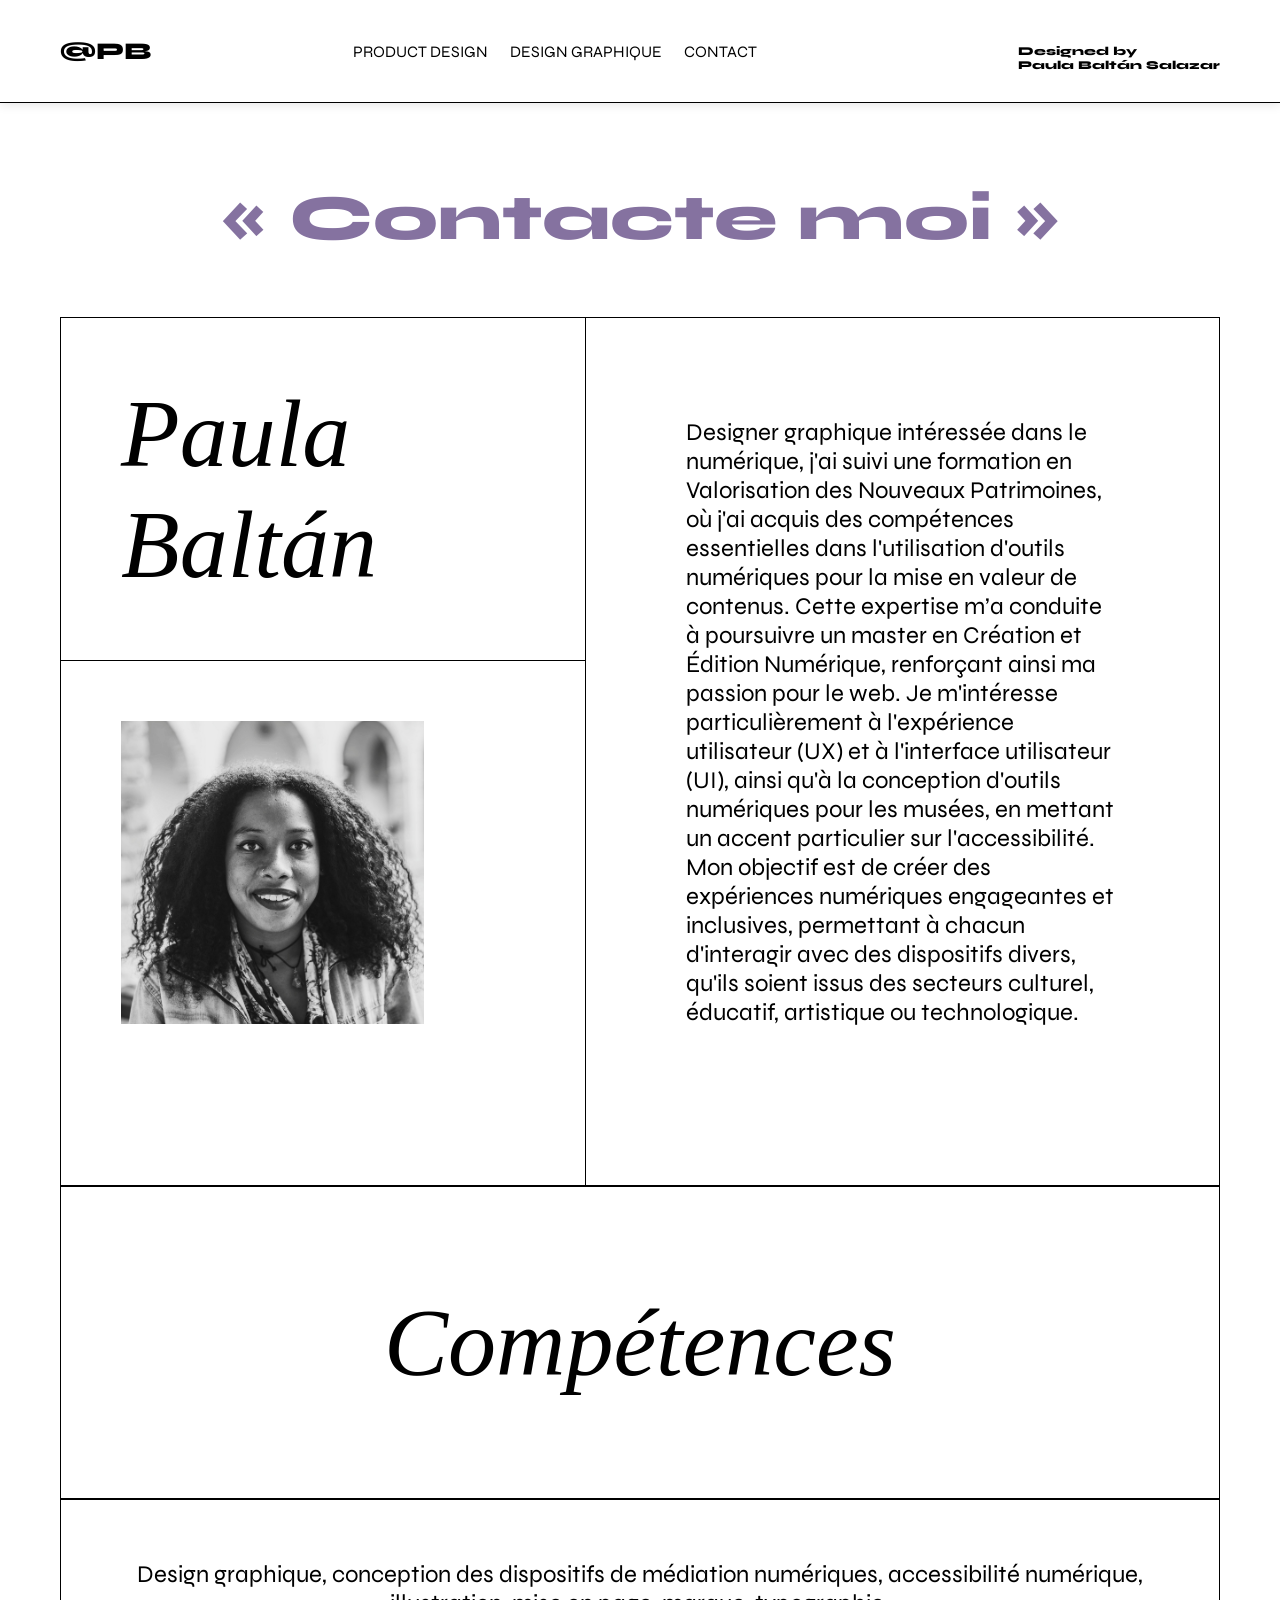
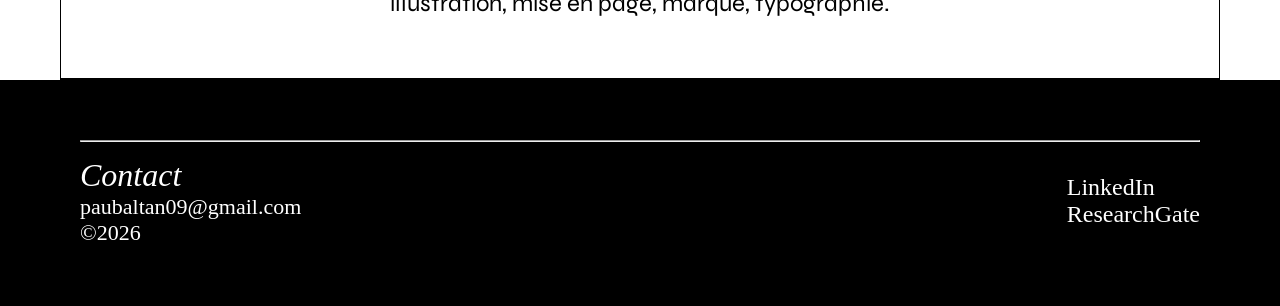
==== contact.html @ 1da6b898 "Initial commit" ====
<!DOCTYPE html>
<html lang="en">

<head>
    <meta charset="UTF-8">
    <meta name="viewport" content="width=device-width, initial-scale=1.0">
    <title>Document</title>
    <link rel="stylesheet" href="style.css">
</head>

<body>
    <header>
        <nav class="navbar">
            <a href="index.html" id="PB" title="Accueil">@PB</a>
            <ul class="nav-links">
                <li><a href="numérique.html">PRODUCT DESIGN</a></li>
                <li><a href="design.html">DESIGN GRAPHIQUE</a></li>
                <li><a href="contact.html">CONTACT</a></li>
            </ul>
            <h1 class="designedby">
                <br>Designed by <br>
                Paula Baltán Salazar</h1>
        </nav>
    </header>
    <main>
        <h2 id="Titre">
            « Contacte moi »
        </h2>
        <section id="Apropos">
            <div>
                <div class="PaulaB">
                    <div class="Titre">
                        <h3>
                            Paula Baltán
                        </h3>
                    </div>
                    <div class="PhotoPB">
                        <img src="sources/Paula Baltán Salazar.jpg" alt="PhotoPB">
                    </div>
                </div>
                <div class="text">
                    <p>
                        Designer graphique intéressée dans le numérique, j'ai suivi une formation en Valorisation des
                        Nouveaux Patrimoines, où j'ai acquis des compétences essentielles dans l'utilisation d'outils
                        numériques pour la mise en valeur de contenus. Cette expertise m’a conduite à poursuivre un
                        master en Création et Édition Numérique, renforçant ainsi ma passion pour le web. Je m'intéresse
                        particulièrement à l'expérience utilisateur (UX) et à l'interface utilisateur (UI), ainsi qu'à
                        la conception d'outils numériques pour les musées, en mettant un accent particulier sur
                        l'accessibilité. Mon objectif est de créer des expériences numériques engageantes et inclusives,
                        permettant à chacun d'interagir avec des dispositifs divers, qu'ils soient issus des secteurs
                        culturel, éducatif, artistique ou technologique.
                    </p>
                </div>
            </div>
            <div class="Competences">
                <div class="text">
                    <h3>
                        Compétences
                    </h3>
                </div>

            </div>
            <div class="Description">
                <div class="texte">
                    <p>
                        Design graphique, conception des dispositifs de médiation numériques, accessibilité numérique,
                        illustration, mise en page, marque, typographie.
                    </p>
                </div>
            </div>
        </section>
    </main>

    <footer>
        <hr class="ligne-deco">
        <div class="footer">
            <div class="footer-gauche">
                <h2>Contact</h2>
                <h3>paubaltan09@gmail.com</h3>
                <h3>©2026</h3>
            </div>

            <div class="footer-droite">
                <a href="https://www.linkedin.com/in/paulabaltansalazar/">LinkedIn
                </a>
                <a href="https://www.researchgate.net/profile/Paula-Baltan-2?ev=hdr_xprf/">ResearchGate
                </a>
            </div>
    </footer>
</body>
<script src="interaction.js"></script>
</html>
---- style.css ----
@import url('https://fonts.googleapis.com/css2?family=Syne:wght@400..800&family=WindSong:wght@400;500&display=swap');

*{
 padding: 0%;
 margin: 0%;
 box-sizing: border-box;

}
/*variables*/
:root{
  background-color:#fff;
  accent-color:#9F86BD;
  background-size: cover;
  background-position: center;
  background-repeat:no-repeat;
}

body {
 width: 100%;
 min-height: 100vh;

}

body::-webkit-scrollbar {
    display: none;
}

html {
  scroll-behavior: smooth;
}

#lightbox{
  position: fixed;
  top:0;
  left:0;
  width:100%;
  height:100%;
  background: rgba(0,0,0,0.9);
  display:none;
  justify-content:center;
  align-items:center;
  z-index: 9999;
}

header,
.navbar {
  position: relative;
  z-index: 10;
}

#lightbox img{
max-width:90%;
max-height:90%;
}

.prev, .next{
position:absolute;
top:50%;
font-size:40px;
color:white;
cursor:pointer;
padding:20px;
}

.prev{
left:20px;
}

.next{
right:20px;
}

.fermer{
position:absolute;
top:20px;
right:30px;
font-size:40px;
color:white;
cursor:pointer;
}

  /*Page Accueil */

h2.decouvrez {
  width: 100%;
  color: #8572a0;
  font-family: Syne;
  text-align: left;
  font-size: 30px;
  font-style: normal;
  font-weight: 600;
  line-height: 38px;
}

  .galerie {
  cursor: pointer;
}

.dreamz {
 cursor: pointer;
}

h1 {
  color: #8572a0;
  text-align: left;
  font-family: Syne;
  font-size: 90px;
  font-style: normal;
  font-weight: 800;
  line-height: normal;
}

.txtentree {
  width: 100%;
  color: #8572a0;
  font-family: Syne;
  text-align: left;
  font-size: 30px;
  font-style: normal;
  font-weight: 600;
  line-height: 38px;
  padding: 10px 30px 40px 1000px;
}

.Texteintro {
  width: 100%;
  background: white;
  background-attachment: fixed;
}

.tosmoz {
  width: 100%;
  display: flex;
  justify-content: left;
  align-items: flex-end;
}

.osmoz {
  width: 100%;
  display: flex;
  justify-content: left;
  align-items: center;
}

.osmoz img {
  width: 500px;
  height: auto;
  padding: 0px 10px 10px 10px;
}

.osmozecrans {
  width: 100%;
  display: flex;
  justify-content: left;
  align-items: center;  
}

.left {
  display: flex;
  justify-content: left;
  align-items: flex-end;
}

main.accueil {
  width:500px;
  padding: 50px 0;
  background-size: cover;
  background-position: center;
  background-repeat:no-repeat;
  background: white;
}

.page-accueil {
  background: white;
  background-attachment: fixed;
  border:rgba(0, 0, 0, 0.1);
}

.Imagen{
  width: 80%;
  align-items: center;
  line-height: normal;
  justify-content: center;
}

.Imagen img {
  width: 100%;
  
}

.mesprojets {
  color: #8572a0;
  text-align: center;
  font-family: Syne;
  font-size: 52px;
  font-style: normal;
  font-weight: 800;
  line-height: normal;
  padding: 60px 60px 30px 60px;
}

.descriptionmesp {
  width: 100%;
  color: #000;
  text-align: center;
  justify-content: center;
  align-items: center;
  font-family: Syne;
  font-size: 22px;
  font-style: normal;
  font-weight: 400;
  line-height: 20px;
  padding-bottom: 60px;
   border-right: 1px solid #000;
  border-left: 1px solid #000;
  border-bottom: 1px solid #000;

}

.sous-titrea {
  color: #8572a0;
  text-align: left;
  font-family: Syne;
  font-size: 28px;
  font-weight: 600;
  line-height: normal;
  padding: 40px 40px 10px 0px;
}

.description.projets {
  width: 50%;
  color: #000;
  text-align: left;
  font-family: Syne;
  font-size: 22px;
  font-style: normal;
  font-weight: 400;
  line-height: normal;
}

.boutonback {
font-family: Syne;
font-size: 16px;
text-decoration-line: underline;
font-weight: 500;
color: #8572a0;
padding-top: 0px;
}

.bouton {
  display: flex;
  background-color:black;
  font-size: 16px;
  font-weight: 500;
  padding: 15px 60px;
  color: #fff;
  border: none;
  border-radius: 23px;
  cursor: pointer;
  transition: all 0.3s ease;
  box-shadow: 4px 4px 10px rgba(0, 0, 0, 0.1);
  width: 208px;
  height: 45px;
  justify-content: center;
  align-items: center;
  flex-shrink: 0;
  margin: 45px auto;
}

.bbuton:hover {
  box-shadow: 6px 6px 15px rgba(0, 0, 0, 0.2);
  transform: translateY(-2px);
}

.accueilCAHR {
  height: 300px;
}

.backup {
  height: 500px;
  border: #000 1px solid;
  padding: 20px; 
}

/*Page Accueil */

.product {
  width: 100%;
  padding: 0px 60px;
  border-right: 1px solid #000;
  border-left: 1px solid #000;
  border-bottom: 1px solid #000;
}

.bandeau {
  background: radial-gradient(58.83% 58.83% at 50% 43.51%, #FFF 0%, #9F86BD 100%);
  height: 500px;
  background-size: cover;
}

#autresp{
    display: flex;
    justify-content: space-between;
    align-items: center;
      background: radial-gradient(58.83% 58.83% at 50% 43.51%, #FFF 0%, #9F86BD 100%);
}

.left{
    display: flex;
    flex-direction: column;
}

.boutons{
    display: flex;
    gap: 30px;
    margin-top: 20px;
}

.right img{
    max-width:80%;
    height: auto;
}

h2.decouvrez {
  background: #FFF;
  background-position: center;
  background-size: contain;
}

/*carousel*/

.carousel {
  position: relative;
  width: 100%;
  max-width: 800px;
  height: 400px; /* hauteur fixe pour uniformiser */
  margin: auto;
  overflow: hidden;
  border-radius: 10px;
}

.carousel-track {
  display: flex;
  transition: transform 0.5s ease;
  height: 100%;
}

.carousel-track img {
  min-width: 100%;
  height: 100%;
  object-fit: contain; /* garde les proportions */
   /* optionnel pour combler les espaces */
}

button.prev,
button.next {
  position: absolute;
  top: 50%;
  transform: translateY(-50%);
  font-size: 30px;
  color:#8572a0;
  border: none;
  padding: 10px 15px;
  cursor: pointer;
}

button.prev { left: 10px; }
button.next { right: 10px; }

/*Page Paula */

#Paula {
  color: #8572a0;
  text-align: center;
  font-family: Syne;
  font-size: 74px;
  font-style: normal;
  font-weight: 800;
  line-height: normal;
}

.Description {
  width: 50%;
  color: #000;
  text-align: center;
  font-family: Syne;
  font-size: 22px;
  font-style: normal;
  font-weight: 400;
  line-height: normal;

}

.intro {
  display: flex;
  flex-direction: column;
  align-items: center;
  justify-content: center;
  padding: 70px 250px;
  border-right: 1px solid #000;
  border-left: 1px solid #000;
  border-bottom: 1px solid #000;

}

.Qprojets {
  display: flex;
  flex-direction: column;
  align-items: center;
  justify-content: center;
  padding: 70px 250px;
  border-right: 1px solid #000;
  border-left: 1px solid #000;
  border-bottom: 1px solid #000;
  font-family: "Syne";

}


.Paula {
  padding: 0px 70px;
  }

a,
a:visited {
  text-decoration: none;
  color: inherit;
  transition: all 0.2s ease;
}

/*Page Design */

#Titre {
  color: #8572a0;
  text-align: center;
  font-family: Syne;
  font-size: 64px;
  font-style: normal;
  font-weight: 800;
  line-height: normal;
  margin: 60px;
}

#Titrea {
  color: #8572a0;
  text-align: center;
  font-family: Syne;
  font-size: 28px;
  font-style: normal;
  font-weight: 800;
  line-height: normal;
  padding-top: 40px;
  margin: 60px;
  border-top: #000 1px solid;
}

#Projets{
  display: flex;
  width: 100%;
  padding: 40px 60px;
  margin-bottom: 60px;
  border-top: #000 1px solid;
  border-left: #000 1px solid;
  border-right: #000 1px solid;
  border-bottom: #000 1px solid;

}

#Projets img {
  width: 100%;
  height: 100%;
  object-fit: cover;
}

#Projets ul{
  display: flex;
  width: 100%;
  align-items: flex-end;
}

#Projets ul li a> div {
  height: 100%;

}

#Projets li {
  list-style: none;
  padding: 20px;

}

#Projets a {
  width: 100%;
  height: 100%;
  position: relative;
}

#Projets .hover-project {
  background: radial-gradient(58.83% 58.83% at 50% 43.51%, #FFF 0%, #9F86BD 100%);
  position: absolute;
  top: 0;
  width: 100%;
  height: 100%;
  display: flex;
  align-items: center;
  justify-content: center;
  font-family: "Instrument Serif";
  font-style: italic;
  color:#000;
  font-size: 24px;
  opacity: 0;
}

#Projets .hover-project h3 {
  opacity: 0;
  transform: translateY(-100%);
}

#Projets a:hover .hover-project h3 {
  animation: slideIn 0.5s ease-out forwards;
  animation-delay: 0.2s; 
}

#Projets a:hover .hover-project {
  animation: fadeIn 0.5s ease-out forwards; 
}

/*Popup */

/* Fond sombre */
.overlay{
    display:none;
    position:fixed;
    top:0;
    left:0;
    width:100%;
    height:100%;
    background:rgba(0,0,0,0.7);
    z-index:1000;
}

/* Fenêtre popup */
.popup{
    position:absolute;
    top:50%;
    left:50%;
    transform:translate(-50%,-50%);
    background:white;
    padding:30px;
    width:500px;
    max-width:90%;
    border-radius:10px;
    text-align:center;
}

/* bouton fermer */
.close{
    position:absolute;
    top:10px;
    right:15px;
    cursor:pointer;
    font-size:20px;
}

.projetstitre {
  color: #000;
  font-family: Syne;
  font-size: 24px;
  font-style: normal;
  font-weight: 400;
  line-height: normal;
}

@keyframes fadeIn {
  from {
      opacity: 0;
  }

  to {
      opacity: 0.8;
  }
}

@keyframes slideIn {
from {
  transform: translateY(-100%);
  opacity: 0;
}
to {
  transform: translateY(0);
  opacity: 1;
}
}

#CAHR{
  height: 700px;
}

#Homme{
  height: 665px;
}

#Paris8{
  height: 300px;
}

#Pets{
  height: 665px;
}



/*Page A propos */
#Titre {
  color: #8572a0;
  text-align: center;
  font-family: Syne;
  font-size: 64px;
  font-style: normal;
  font-weight: 800;
  line-height: normal;
  margin: 60px;
}

#Apropos {
  width: 100%;
  padding: 0px 60px;
}

#Apropos>div {
  width: 100%;
  border: 1px solid #000;
  display: flex;
  align-items: center;
}

#Apropos h3 {
  color: #000;
  font-family: "Instrument Serif";
  font-size: 96px;
  font-style: italic;
  font-weight: 400;
  line-height: normal;
}

#Apropos p {
  color: #000;
  font-family: Syne;
  font-size: 24px;
  font-style: normal;
  font-weight: 400;
  line-height: normal;
}

.PaulaB {
  width: 100%;
  display: flex;
  flex-direction: column;
  border-right: 1px solid #000;
  
}

.PaulaB .Titre {
  display: flex;
  align-items: center;
  justify-content: center;
  padding: 60px;
  border-bottom: 1px solid #000;
}

.PhotoPB {
  width: 100%;
  aspect-ratio: 1/1;
  padding: 60px;
}

.text {
  width: 100%;
  padding: 100px;
  height: 100%;
  display: flex;
  align-items: center;
  justify-content: center;
  align-self: stretch;
}

.PhotoPB img {
  width: 75%;

  object-fit: cover;
  align-items: center;
}

.Competences .Titre {
  display: flex;
  align-items: center;
  justify-content: center;
  padding: 20px;
  border-bottom: 1px solid #000;
}

.Description .text {
  width: 100%;
  padding: 10px, 60px;
  height: 100%;
}

.Description p {
  display: flex;
  align-items: center;
  justify-content: center;
  padding: 60px;
  border-bottom: 1px solid #000;
}

/*Header*/

*{
  margin: 0;
  padding: 0;
  text-decoration: none;
}

header {
  width: 100%;
  padding: 30px;
  padding-right: 60px;
  padding-left: 60px;
  border-bottom: 1px solid #000;

  position: fixed;   /* fixe la barre */
  top: 0;            /* colle en haut */
  left: 0;
  background-color: white; /* important pour éviter la transparence */
  z-index: 1000;     /* passe au-dessus du contenu */

}

body {
  padding-top: 120px; /* adapte selon la hauteur réelle du header */
}

header nav {
  width: 100%;
  display: flex;
  justify-content: space-between;
  align-items: center;
}

/* Navbar transparente au départ */
header {
  background-color: white;
  transition: background-color 0.3s ease, box-shadow 0.3s ease;
}

/* Navbar blanche quand on remonte */
header.nav-scrolled {
  background-color: white;
  box-shadow: 0 2px 10px rgba(0,0,0,0.1);
}


#PB {
  color: #000;
  font-family: Syne;
  font-size: 24px;
  font-style: normal;
  font-weight: 800;
  line-height: normal;
}

.designedby {
  color: #000;
  font-family: Syne;
  font-size: 12px;
  font-style: light;
  line-height: normal;
}

.nav-links {
  display: flex;
  width: 40%;
  justify-content: space-between;
  padding-right: 60px;
}

  .nav-links li {
  list-style: none;
  color: #000;
  font-family: Syne;
  font-size: 16px;
  font-style: normal;
  font-weight: 400;
  line-height: normal;
    }


/*Footer*/
 footer {
  background-color: #000;
  width: 100%;
  padding:60px 80px;
 }
  
  .footer{
  width: 100%;
  color: #FFF;
  font-family: "Instrument Serif";
  font-size: 32px;
  font-weight: 400;
  align-items: center;
  display: flex;
  justify-content: space-between;
  margin-top:15px;
  
  }

.footer-droite {
  display: flex;
  flex-direction: column;
}

.footer h2 {
  color: #FFF;
  font-family: "Instrument Serif";
  font-size: 32px;
  font-style: italic;
  font-weight: 400;
  line-height: normal;
  
}

.footer h3 {
  color: #FFF;
  font-family: "Instrument Serif";
  font-size: 22px;
  line-height: 300%;
  font-style: normal;
  font-weight: 400;
  line-height: normal;
}

.footer a {
  color: #FFF;
  font-family: "Instrument Serif";
  font-size: 24px;
  font-style: normal;
  font-weight: 400;
  line-height: normal;
}

a:hover {
  color: #9177b1;
}

@media screen and (min-width: 1281) {}



@media screen and (max-width: 768) {
  header {
    width: 100%;
    padding: 20px;
    border-bottom: 1px solid #000;
  
  }
  
  header nav {
    width: 100%;
    display: flex;
    justify-content: center;
    flex-direction: column;
    align-items: center;
  }
  
  #PB {
    color: #000;
    font-family: Syne;
    font-size: 24px;
    font-style: normal;
    font-weight: 800;
    line-height: normal;
  }

  h1.designedby {
    color: #000;
    font-family: Syne;
    font-size: 13px;
    font-style: normal;
    line-height: normal;
  }
  
  .nav-links {
    display: flex;
    width: 10%;
    justify-content: space-between;
  }
  
    .nav-links li {
    list-style: none;
    color: #000;
    font-family: Syne;
    font-size: 20px;
    font-style: normal;
    font-weight: 400;
    line-height: normal;
      }

      footer {
        background-color: #000;
        width: 100%;
        padding:60px 80px;
       }
        
        .footer{
        width: 100%;
        color: #FFF;
        font-family: "Instrument Serif";
        font-size: 32px;
        font-weight: 400;
        align-items: center;
        display: flex;
        justify-content: space-between;
        margin-top:15px;
        
        }
      
      .footer-droite {
        display: flex;
        flex-direction: column;
      }
      
      .footer h2 {
        color: #FFF;
        font-family: "Instrument Serif";
        font-size: 32px;
        font-style: italic;
        font-weight: 400;
        line-height: normal;
        
      }
      
      .footer h3 {
        color: #FFF;
        font-family: "Instrument Serif";
        font-size: 22px;
        line-height: 300%;
        font-style: normal;
        font-weight: 400;
        line-height: normal;
      }
      
      .footer a {
        color: #FFF;
        font-family: "Instrument Serif";
        font-size: 24px;
        font-style: normal;
        font-weight: 400;
        line-height: normal;
      }
      
}




@media screen and (max-width: 480) {}
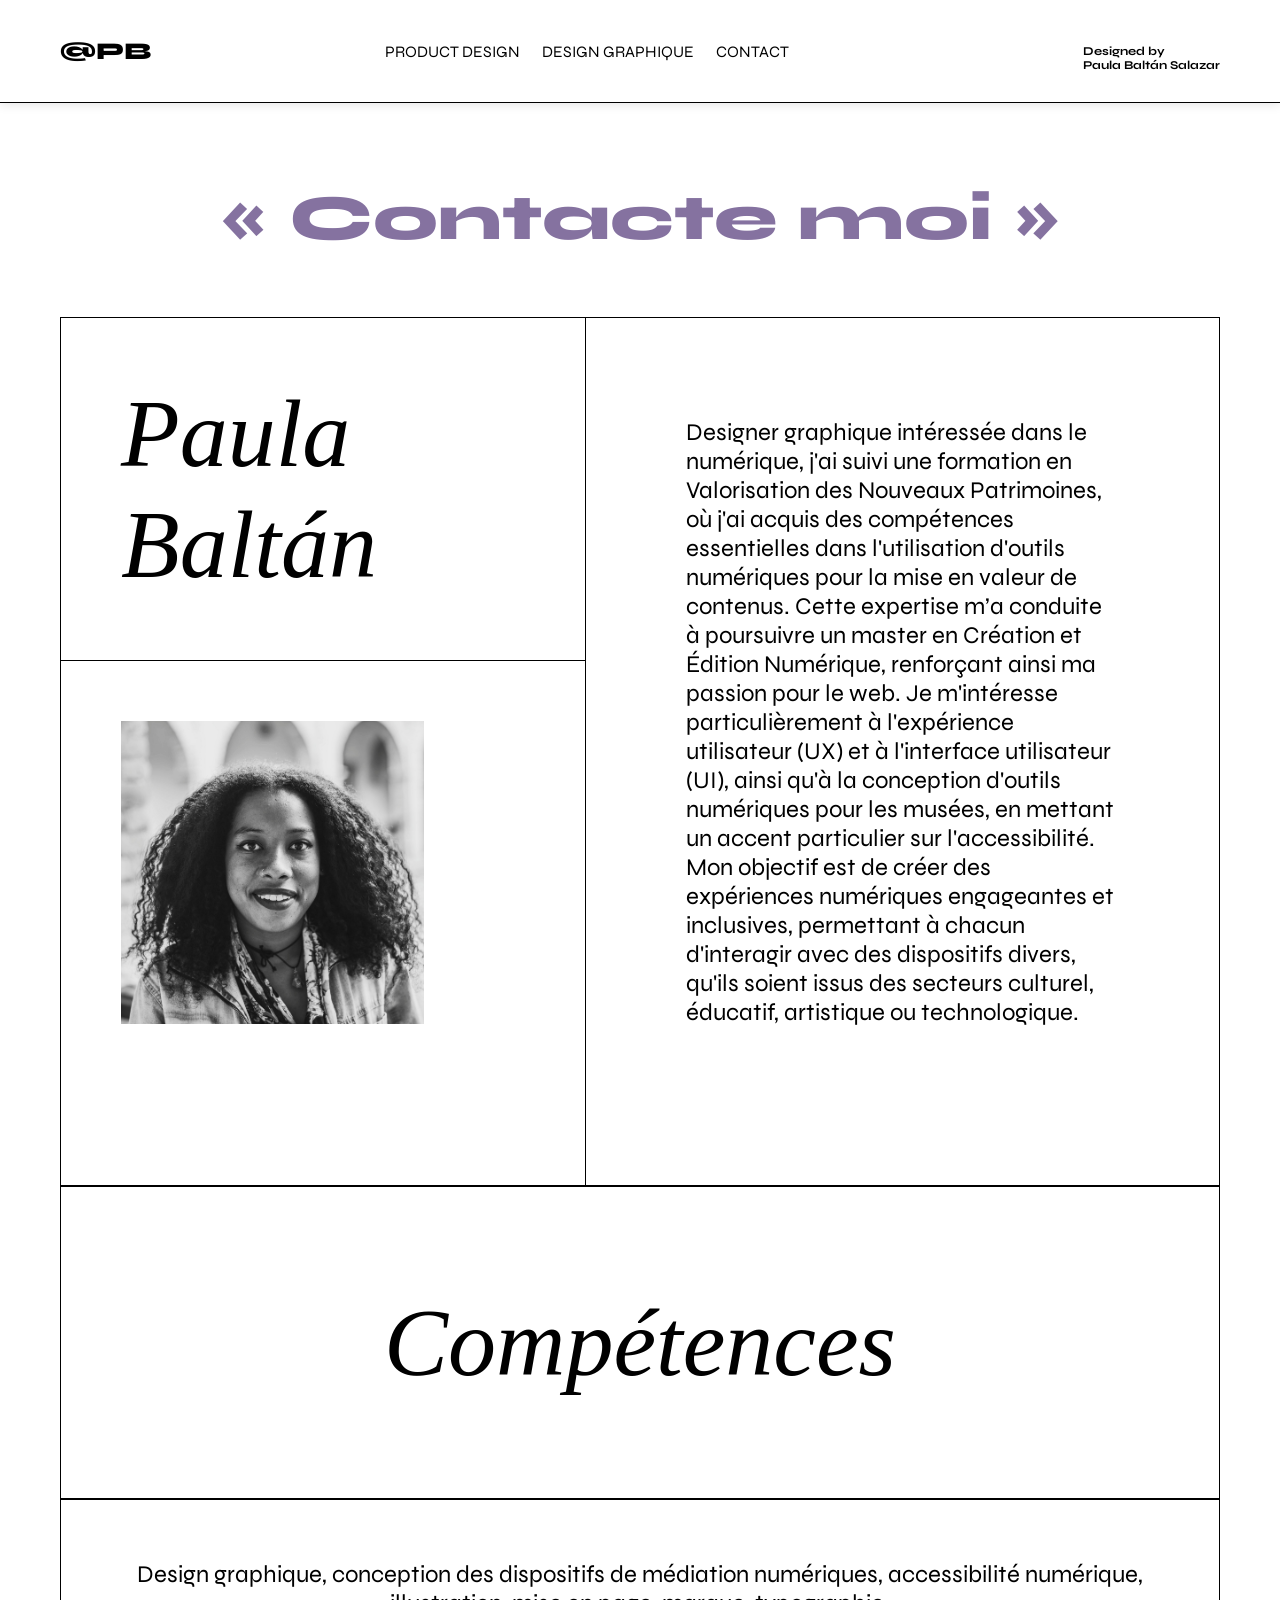
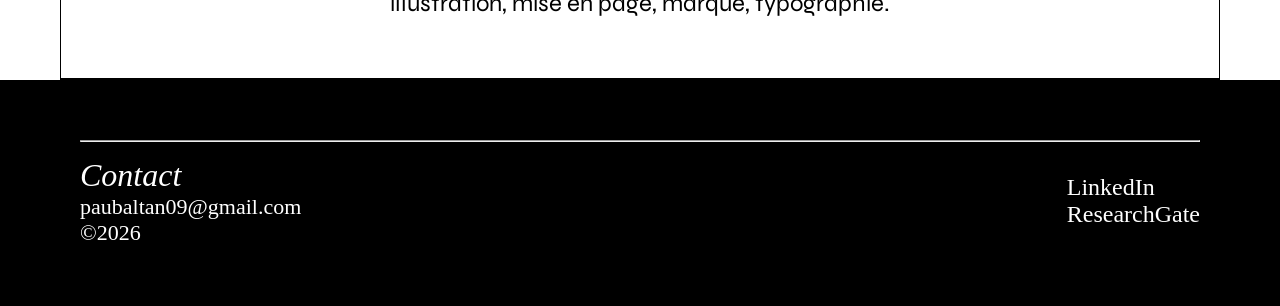
==== commit 0bfc4b09: "Auto update" ====
--- a/contact.html
+++ b/contact.html
@@ -13,7 +13,7 @@
         <nav class="navbar">
             <a href="index.html" id="PB" title="Accueil">@PB</a>
             <ul class="nav-links">
-                <li><a href="numérique.html">PRODUCT DESIGN</a></li>
+                <li><a href="numerique.html">PRODUCT DESIGN</a></li>
                 <li><a href="design.html">DESIGN GRAPHIQUE</a></li>
                 <li><a href="contact.html">CONTACT</a></li>
             </ul>
--- a/style.css
+++ b/style.css
@@ -1,5 +1,5 @@
 @import url('https://fonts.googleapis.com/css2?family=Syne:wght@400..800&family=WindSong:wght@400;500&display=swap');
-
+@import url('<link href="https://fonts.googleapis.com/css2?family=Instrument+Serif:ital@0;1&display=swap" rel="stylesheet">');
 *{
  padding: 0%;
  margin: 0%;
@@ -155,10 +155,11 @@
   align-items: center;  
 }
 
-.left {
+.left, .right {
   display: flex;
   justify-content: left;
   align-items: flex-end;
+  width: 85%;
 }
 
 main.accueil {
@@ -267,7 +268,7 @@
   margin: 45px auto;
 }
 
-.bbuton:hover {
+.buton:hover {
   box-shadow: 6px 6px 15px rgba(0, 0, 0, 0.2);
   transform: translateY(-2px);
 }
@@ -317,8 +318,9 @@
 }
 
 .right img{
-    max-width:80%;
-    height: auto;
+    width: 100%;
+    height: 100%;
+    object-fit: cover;
 }
 
 h2.decouvrez {
@@ -428,6 +430,7 @@
   transition: all 0.2s ease;
 }
 
+
 /*Page Design */
 
 #Titre {
@@ -452,6 +455,29 @@
   padding-top: 40px;
   margin: 60px;
   border-top: #000 1px solid;
+}
+
+.project-nav{
+    display: flex;
+    justify-content: space-between;
+    margin-top: 30px;
+}
+
+.project-nav a{
+    text-decoration: none;
+    color: black;
+    font-weight: bold;
+    transition: 0.3s;
+    padding: 40px;
+    font-family: "Instrument Serif";
+    font-style: italic;
+    font-size: 36px;
+    color:#000;
+    font-weight: 100;
+}
+
+.project-nav a:hover{
+    opacity: 0.6;
 }
 
 #Projets{
@@ -493,10 +519,37 @@
   width: 100%;
   height: 100%;
   position: relative;
+  display: block;
+  text-decoration: none;
+  color: inherit;
+}
+
+
+
+
+/* Keyframe animations for hover effects */
+@keyframes fadeIn {
+  from {
+    opacity: 0;
+  }
+  to {
+    opacity: 1;
+  }
+}
+
+@keyframes slideIn {
+  from {
+    opacity: 0;
+    transform: translateY(-100%);
+  }
+  to {
+    opacity: 1;
+    transform: translateY(0);
+  }
 }
 
 #Projets .hover-project {
-  background: radial-gradient(58.83% 58.83% at 50% 43.51%, #FFF 0%, #9F86BD 100%);
+  background: radial-gradient(58.83% 58.83% at 50% 43.51%, #FFF 0%, #9f86bdb4 100%);
   position: absolute;
   top: 0;
   width: 100%;
@@ -525,89 +578,133 @@
   animation: fadeIn 0.5s ease-out forwards; 
 }
 
-/*Popup */
-
-/* Fond sombre */
-.overlay{
-    display:none;
-    position:fixed;
-    top:0;
-    left:0;
-    width:100%;
-    height:100%;
-    background:rgba(0,0,0,0.7);
-    z-index:1000;
-}
-
-/* Fenêtre popup */
-.popup{
-    position:absolute;
-    top:50%;
-    left:50%;
-    transform:translate(-50%,-50%);
-    background:white;
-    padding:30px;
-    width:500px;
-    max-width:90%;
-    border-radius:10px;
-    text-align:center;
-}
-
-/* bouton fermer */
-.close{
-    position:absolute;
-    top:10px;
-    right:15px;
-    cursor:pointer;
-    font-size:20px;
-}
-
-.projetstitre {
+
+section#Projets ul.right {
+  display: flex;
+  flex-direction: column;
+  width: 100%;
+  align-items: flex-start;
+  border: #000 1px solid;
+  display: flex;
+  justify-content: left;
+ 
+}
+
+section#Projets ul.left {
+  display: flex;
+  width: 100%;
+  align-items: flex-start;
+  border: #000 1px solid;
+}
+
+#CAHR{
+  width: 100%;
+  height: 100%;
+}
+
+#Antigona{
+  height: 100%;
+}
+
+#Homme {
+  height: 100%;
+}
+
+#Mht {
+  height: 100%;
+}
+
+#Paris8{
+  width: 100%;
+  height: 100%;
+}
+
+#Pets{
+  height: 100%;
+}
+
+#Chronographe{
+  height: 100%;
+}
+
+/*Page zoom design */
+
+
+div#project-gallery {
+  border: #000 1px solid;
+  margin: 30px;
+  gap: 20px;
+}
+
+h1#project-title {
+  color: #8572a0;
+  text-align: left;
+  font-family: Syne;
+  font-size: 64px;
+  font-style: normal;
+  font-weight: 500;
+  line-height: normal;
+  margin: 60px;
+}
+
+p#project-description {
+  width: 100%;
   color: #000;
-  font-family: Syne;
-  font-size: 24px;
+  text-align: left;
+  font-family: Syne;
+  font-size: 22px;
   font-style: normal;
   font-weight: 400;
   line-height: normal;
-}
-
-@keyframes fadeIn {
-  from {
-      opacity: 0;
-  }
-
-  to {
-      opacity: 0.8;
-  }
-}
-
-@keyframes slideIn {
-from {
-  transform: translateY(-100%);
-  opacity: 0;
-}
-to {
-  transform: translateY(0);
-  opacity: 1;
-}
-}
-
-#CAHR{
-  height: 700px;
-}
-
-#Homme{
-  height: 665px;
-}
-
-#Paris8{
-  height: 300px;
-}
-
-#Pets{
-  height: 665px;
-}
-
+  padding-bottom: 60px;
+  border-right: 1px solid #000;
+  border-left: 1px solid #000;
+  padding-right: 800px;
+  padding-left: 60px;
+}
+
+#project-gallery{
+    display: grid;
+    grid-template-columns: repeat(2, 1fr);
+    gap: 20px;
+}
+
+#project-gallery img{
+    width: 100%;
+    height: auto;
+    object-fit: cover;
+}
+
+.project-arrows{
+    position: fixed;
+    top: 50%;
+    width: 100%;
+    transform: translateY(-50%);
+    pointer-events: none;
+}
+
+.arrow{
+    position: absolute;
+    font-size: 40px;
+    text-decoration: none;
+    color: black;
+    padding: 10px;
+    pointer-events: all;
+    transition: 0.3s;
+}
+
+.arrow.left{
+    left: 20px;
+}
+
+.arrow.right{
+    right: 20px;
+}
+
+.arrow:hover{
+    opacity: 0.5;
+    transform: scale(1.2);
+}
 
 
 /*Page A propos */
@@ -773,7 +870,8 @@
   color: #000;
   font-family: Syne;
   font-size: 12px;
-  font-style: light;
+  font-weight: 700;
+  font-style: normal;
   line-height: normal;
 }
 
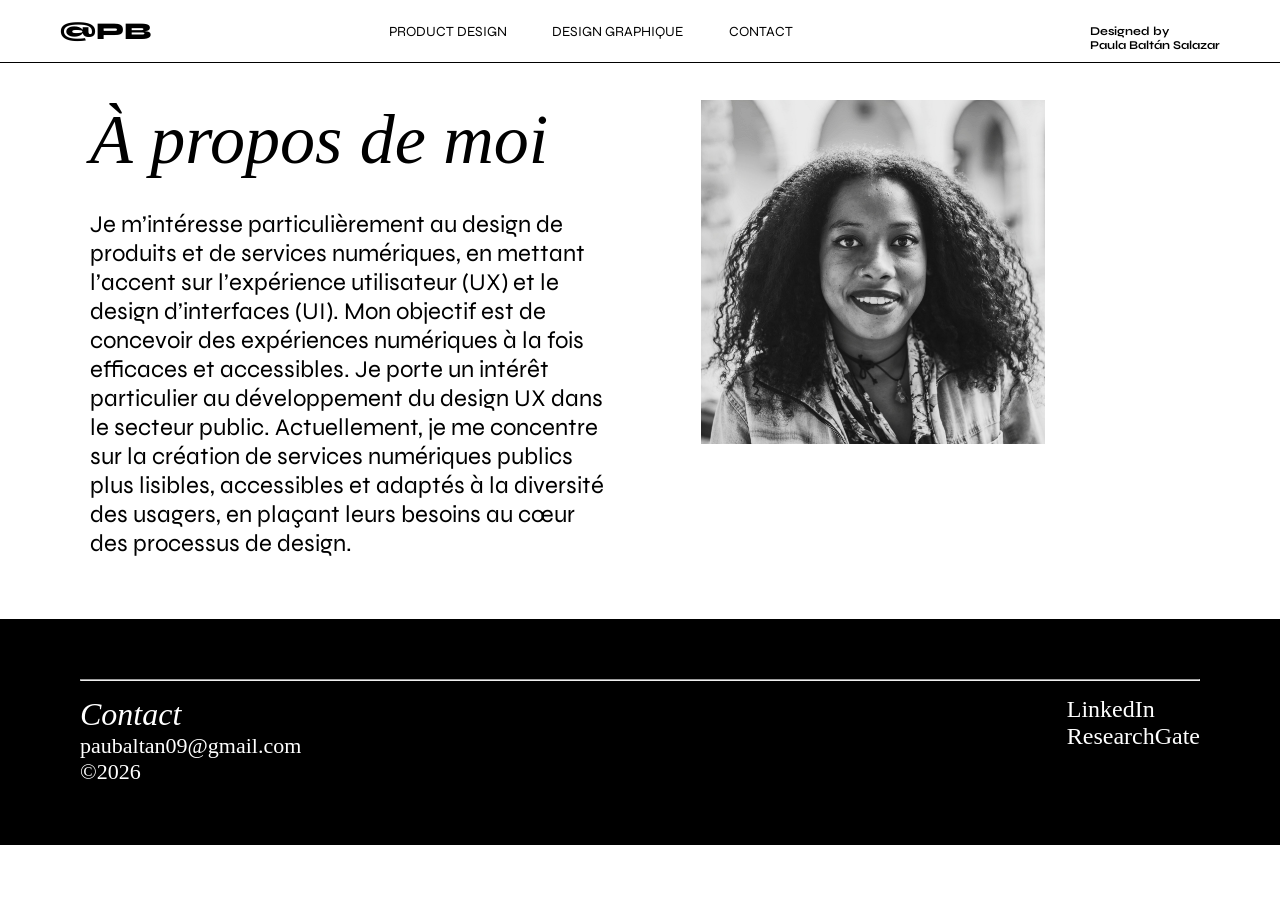
==== commit 1f98d3ee: "Auto update" ====
--- a/contact.html
+++ b/contact.html
@@ -23,50 +23,31 @@
         </nav>
     </header>
     <main>
-        <h2 id="Titre">
-            « Contacte moi »
-        </h2>
         <section id="Apropos">
-            <div>
-                <div class="PaulaB">
-                    <div class="Titre">
-                        <h3>
-                            Paula Baltán
-                        </h3>
-                    </div>
-                    <div class="PhotoPB">
-                        <img src="sources/Paula Baltán Salazar.jpg" alt="PhotoPB">
-                    </div>
+            <div class="Presentation">
+                <div class="Texte">
+                    <h3>
+                    À propos de moi
+                    </h3>
+                <div class="description">
+                            <p>
+                            Je m’intéresse particulièrement au design de produits 
+                            et de services numériques, en mettant l’accent sur l’expérience 
+                            utilisateur (UX) et le design d’interfaces (UI). Mon objectif est
+                            de concevoir des expériences numériques à la fois efficaces et accessibles.
+
+                            Je porte un intérêt particulier au développement du design UX 
+                            dans le secteur public. Actuellement, je me concentre sur la 
+                            création de services numériques publics plus lisibles, accessibles
+                            et adaptés à la diversité des usagers, en plaçant leurs besoins 
+                            au cœur des processus de design.
+                            </p>
                 </div>
-                <div class="text">
-                    <p>
-                        Designer graphique intéressée dans le numérique, j'ai suivi une formation en Valorisation des
-                        Nouveaux Patrimoines, où j'ai acquis des compétences essentielles dans l'utilisation d'outils
-                        numériques pour la mise en valeur de contenus. Cette expertise m’a conduite à poursuivre un
-                        master en Création et Édition Numérique, renforçant ainsi ma passion pour le web. Je m'intéresse
-                        particulièrement à l'expérience utilisateur (UX) et à l'interface utilisateur (UI), ainsi qu'à
-                        la conception d'outils numériques pour les musées, en mettant un accent particulier sur
-                        l'accessibilité. Mon objectif est de créer des expériences numériques engageantes et inclusives,
-                        permettant à chacun d'interagir avec des dispositifs divers, qu'ils soient issus des secteurs
-                        culturel, éducatif, artistique ou technologique.
-                    </p>
                 </div>
-            </div>
-            <div class="Competences">
-                <div class="text">
-                    <h3>
-                        Compétences
-                    </h3>
+                <div class="PhotoPB">
+                <img src="sources/Paula Baltán Salazar.jpg" alt="PhotoPB">
                 </div>
 
-            </div>
-            <div class="Description">
-                <div class="texte">
-                    <p>
-                        Design graphique, conception des dispositifs de médiation numériques, accessibilité numérique,
-                        illustration, mise en page, marque, typographie.
-                    </p>
-                </div>
             </div>
         </section>
     </main>
--- a/style.css
+++ b/style.css
@@ -81,7 +81,11 @@
 
   /*Page Accueil */
 
-h2.decouvrez {
+.img {
+width: 50%;
+}
+
+  h2.decouvrez {
   width: 100%;
   color: #8572a0;
   font-family: Syne;
@@ -104,7 +108,7 @@
   color: #8572a0;
   text-align: left;
   font-family: Syne;
-  font-size: 90px;
+  font-size: 70px;
   font-style: normal;
   font-weight: 800;
   line-height: normal;
@@ -117,9 +121,9 @@
   text-align: left;
   font-size: 30px;
   font-style: normal;
-  font-weight: 600;
+  font-weight: 500;
   line-height: 38px;
-  padding: 10px 30px 40px 1000px;
+  padding: 10px 0px 40px 1000px;
 }
 
 .Texteintro {
@@ -128,32 +132,6 @@
   background-attachment: fixed;
 }
 
-.tosmoz {
-  width: 100%;
-  display: flex;
-  justify-content: left;
-  align-items: flex-end;
-}
-
-.osmoz {
-  width: 100%;
-  display: flex;
-  justify-content: left;
-  align-items: center;
-}
-
-.osmoz img {
-  width: 500px;
-  height: auto;
-  padding: 0px 10px 10px 10px;
-}
-
-.osmozecrans {
-  width: 100%;
-  display: flex;
-  justify-content: left;
-  align-items: center;  
-}
 
 .left, .right {
   display: flex;
@@ -185,8 +163,13 @@
 }
 
 .Imagen img {
-  width: 100%;
+  width: 50%;
   
+}
+
+img.mot-design {
+  height: 400px;
+  margin-top: 50px;
 }
 
 .mesprojets {
@@ -437,7 +420,7 @@
   color: #8572a0;
   text-align: center;
   font-family: Syne;
-  font-size: 64px;
+  font-size: 52px;
   font-style: normal;
   font-weight: 800;
   line-height: normal;
@@ -453,7 +436,7 @@
   font-weight: 800;
   line-height: normal;
   padding-top: 40px;
-  margin: 60px;
+  margin: 20px;
   border-top: #000 1px solid;
 }
 
@@ -640,11 +623,10 @@
   color: #8572a0;
   text-align: left;
   font-family: Syne;
-  font-size: 64px;
+  font-size: 50px;
   font-style: normal;
   font-weight: 500;
   line-height: normal;
-  margin: 60px;
 }
 
 p#project-description {
@@ -712,11 +694,11 @@
   color: #8572a0;
   text-align: center;
   font-family: Syne;
-  font-size: 64px;
+  font-size: 52px;
   font-style: normal;
   font-weight: 800;
   line-height: normal;
-  margin: 60px;
+  align-items: center;
 }
 
 #Apropos {
@@ -726,7 +708,6 @@
 
 #Apropos>div {
   width: 100%;
-  border: 1px solid #000;
   display: flex;
   align-items: center;
 }
@@ -734,10 +715,12 @@
 #Apropos h3 {
   color: #000;
   font-family: "Instrument Serif";
-  font-size: 96px;
+  font-size: 70px;
   font-style: italic;
   font-weight: 400;
   line-height: normal;
+  padding-left: 30px;
+  padding-top: 30px;
 }
 
 #Apropos p {
@@ -747,29 +730,32 @@
   font-style: normal;
   font-weight: 400;
   line-height: normal;
+  margin: 30px;
 }
 
 .PaulaB {
   width: 100%;
   display: flex;
   flex-direction: column;
-  border-right: 1px solid #000;
   
+  
 }
 
 .PaulaB .Titre {
   display: flex;
   align-items: center;
   justify-content: center;
-  padding: 60px;
+  padding: 10px;
   border-bottom: 1px solid #000;
 }
 
 .PhotoPB {
-  width: 100%;
+  width: 400%;
   aspect-ratio: 1/1;
   padding: 60px;
-}
+  align-items: center;
+}
+
 
 .text {
   width: 100%;
@@ -783,7 +769,6 @@
 
 .PhotoPB img {
   width: 75%;
-
   object-fit: cover;
   align-items: center;
 }
@@ -820,7 +805,7 @@
 
 header {
   width: 100%;
-  padding: 30px;
+  padding: 10px;
   padding-right: 60px;
   padding-left: 60px;
   border-bottom: 1px solid #000;
@@ -834,7 +819,8 @@
 }
 
 body {
-  padding-top: 120px; /* adapte selon la hauteur réelle du header */
+  padding-top: 40px; /* adapte selon la hauteur réelle du header */
+  align-items: center;
 }
 
 header nav {
@@ -870,7 +856,7 @@
   color: #000;
   font-family: Syne;
   font-size: 12px;
-  font-weight: 700;
+  font-weight: 650;
   font-style: normal;
   line-height: normal;
 }
@@ -886,7 +872,7 @@
   list-style: none;
   color: #000;
   font-family: Syne;
-  font-size: 16px;
+  font-size: 14px;
   font-style: normal;
   font-weight: 400;
   line-height: normal;
@@ -906,7 +892,7 @@
   font-family: "Instrument Serif";
   font-size: 32px;
   font-weight: 400;
-  align-items: center;
+  align-items: top;
   display: flex;
   justify-content: space-between;
   margin-top:15px;
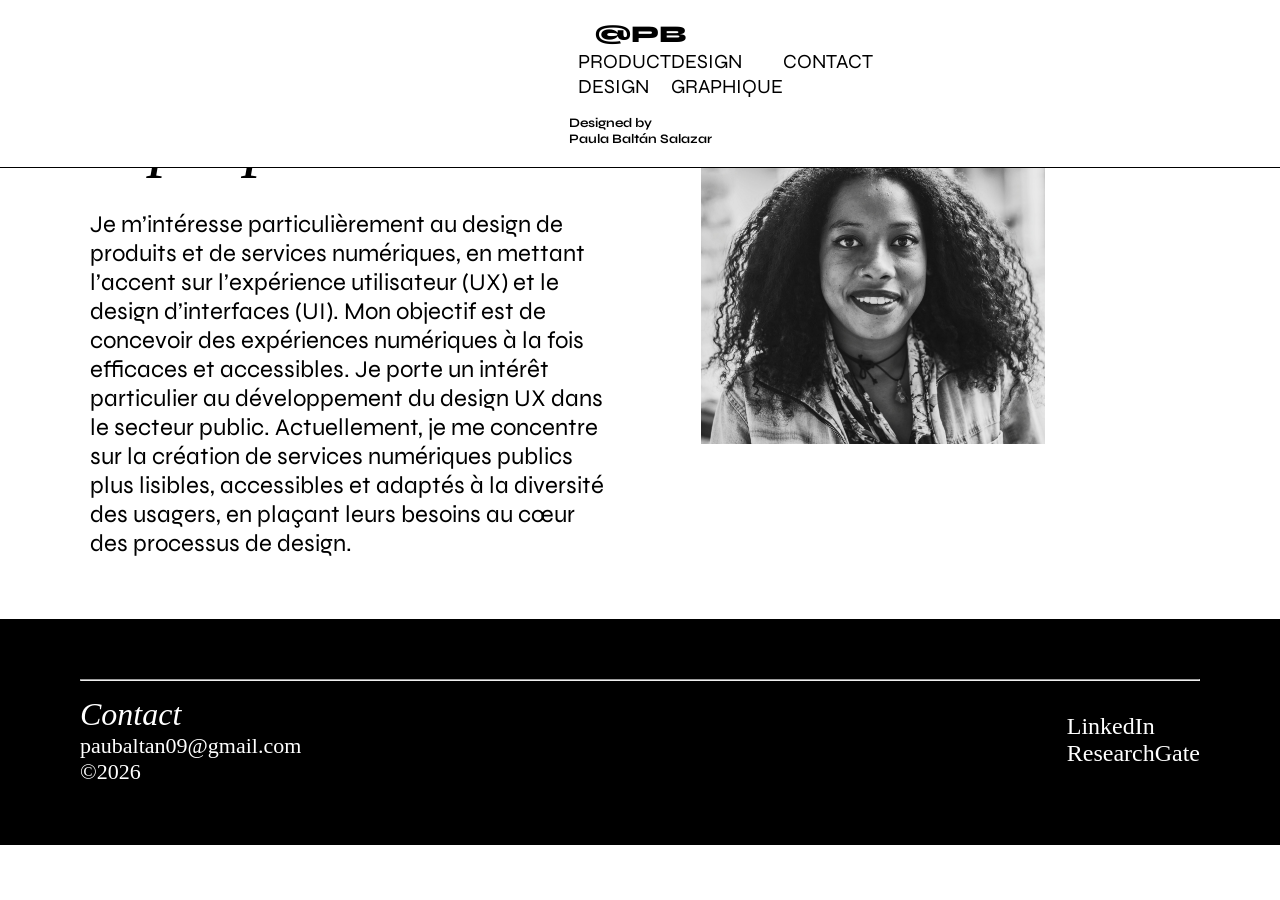
==== commit ccc6a8db: "Auto update" ====
--- a/contact.html
+++ b/contact.html
@@ -1,5 +1,5 @@
 <!DOCTYPE html>
-<html lang="en">
+<html lang="fr">
 
 <head>
     <meta charset="UTF-8">
@@ -47,7 +47,12 @@
                 <div class="PhotoPB">
                 <img src="sources/Paula Baltán Salazar.jpg" alt="PhotoPB">
                 </div>
+            </div>
+        </section>
 
+        <section>
+            <div>
+                
             </div>
         </section>
     </main>
--- a/style.css
+++ b/style.css
@@ -123,7 +123,7 @@
   font-style: normal;
   font-weight: 500;
   line-height: 38px;
-  padding: 10px 0px 40px 1000px;
+  padding: 10px 0px 40px 700px;
 }
 
 .Texteintro {
@@ -260,11 +260,7 @@
   height: 300px;
 }
 
-.backup {
-  height: 500px;
-  border: #000 1px solid;
-  padding: 20px; 
-}
+
 
 /*Page Accueil */
 
@@ -369,7 +365,7 @@
   color: #000;
   text-align: center;
   font-family: Syne;
-  font-size: 22px;
+  font-size: 60px;
   font-style: normal;
   font-weight: 400;
   line-height: normal;
@@ -627,6 +623,8 @@
   font-style: normal;
   font-weight: 500;
   line-height: normal;
+  margin-top: 80px;
+  margin-left: 60px;
 }
 
 p#project-description {
@@ -638,11 +636,12 @@
   font-style: normal;
   font-weight: 400;
   line-height: normal;
-  padding-bottom: 60px;
   border-right: 1px solid #000;
   border-left: 1px solid #000;
-  padding-right: 800px;
+  padding-right: 500px;
   padding-left: 60px;
+  padding-bottom: 30px;
+  padding-top: 20px;
 }
 
 #project-gallery{
@@ -941,7 +940,36 @@
 
 
 
-@media screen and (max-width: 768) {
+@media screen and (max-width: 768px) {
+    footer {
+    padding: 40px 20px; /* moins de marge sur mobile */
+  }
+
+  .footer {
+    flex-direction: column; /* empile les blocs */
+    align-items: flex-start; /* aligne à gauche */
+    gap: 30px; /* espace entre les blocs */
+    font-size: 24px; /* réduit taille globale */
+  }
+
+  .footer h2 {
+    font-size: 24px;
+  }
+
+  .footer h3 {
+    font-size: 18px;
+  }
+
+  .footer a {
+    font-size: 18px;
+  }
+
+  .footer-droite {
+    width: 100%;
+  }
+
+}
+
   header {
     width: 100%;
     padding: 20px;
@@ -1048,4 +1076,25 @@
 
 
 
-@media screen and (max-width: 480) {}+/* Très petit écran */
+@media screen and (max-width: 480px) {
+
+  footer {
+    padding: 30px 15px;
+  }
+
+  .footer {
+    font-size: 20px;
+    gap: 20px;
+  }
+
+  .footer h2 {
+    font-size: 20px;
+  }
+
+  .footer h3,
+  .footer a {
+    font-size: 16px;
+  }
+
+}
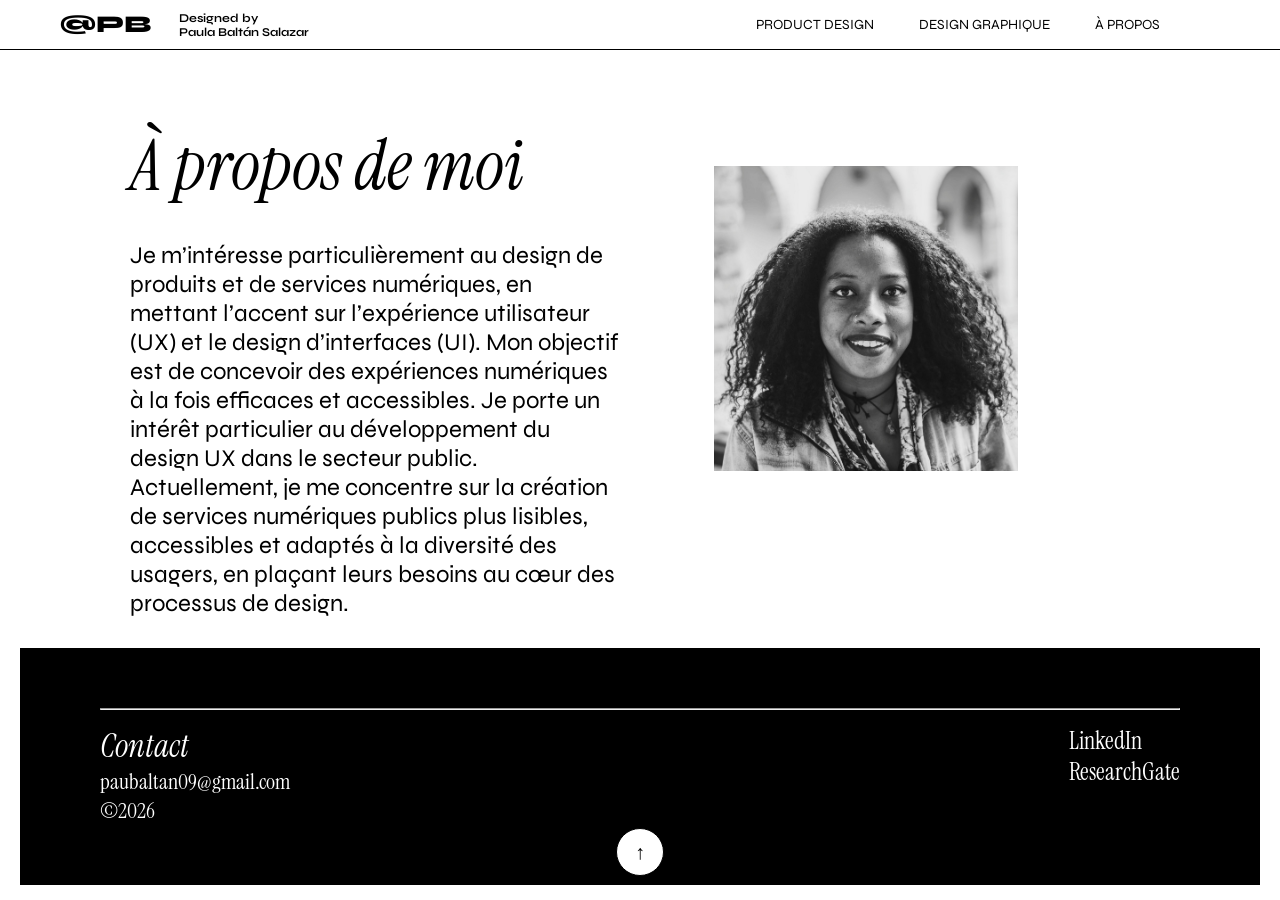
==== commit 6b5cae2b: "Auto update" ====
--- a/contact.html
+++ b/contact.html
@@ -8,18 +8,23 @@
     <link rel="stylesheet" href="style.css">
 </head>
 
-<body>
+
+<body class="page-accueil">
+    <main>
     <header>
         <nav class="navbar">
             <a href="index.html" id="PB" title="Accueil">@PB</a>
+            <h1 class="designedby">
+                Designed by<br>
+                Paula Baltán Salazar
+            </h1>
             <ul class="nav-links">
                 <li><a href="numerique.html">PRODUCT DESIGN</a></li>
                 <li><a href="design.html">DESIGN GRAPHIQUE</a></li>
-                <li><a href="contact.html">CONTACT</a></li>
+                <li><a href="contact.html">À PROPOS
+                </a></li>
             </ul>
-            <h1 class="designedby">
-                <br>Designed by <br>
-                Paula Baltán Salazar</h1>
+            
         </nav>
     </header>
     <main>
@@ -75,4 +80,10 @@
     </footer>
 </body>
 <script src="interaction.js"></script>
+<!-- Bouton haut de page -->
+<button id="back-to-top" class="show" aria-label="Remonter en haut">↑</button>
+</body>
+<!-- Bouton haut de page -->
+<button id="back-to-top" class="show" aria-label="Remonter en haut">↑</button>
+</body>
 </html>
--- a/style.css
+++ b/style.css
@@ -1,5 +1,5 @@
 @import url('https://fonts.googleapis.com/css2?family=Syne:wght@400..800&family=WindSong:wght@400;500&display=swap');
-@import url('<link href="https://fonts.googleapis.com/css2?family=Instrument+Serif:ital@0;1&display=swap" rel="stylesheet">');
+@import url('https://fonts.googleapis.com/css2?family=Instrument+Serif:ital@0;1&display=swap');
 *{
  padding: 0%;
  margin: 0%;
@@ -18,15 +18,36 @@
 body {
  width: 100%;
  min-height: 100vh;
-
+}
+
+html {
+  scroll-behavior: smooth;
+  font-family: 'Syne', sans-serif;
+}
+
+img, video, svg, picture {
+  max-width: 100%;
+  height: auto;
+  display: block;
+}
+
+main {
+  width: 100%;
+  max-width: 1400px;
+  margin: 0 auto;
+  padding: 0 20px;
+}
+
+section {
+  width: 100%;
+}
+
+button, .btn {
+  cursor: pointer;
 }
 
 body::-webkit-scrollbar {
     display: none;
-}
-
-html {
-  scroll-behavior: smooth;
 }
 
 #lightbox{
@@ -118,12 +139,107 @@
   width: 100%;
   color: #8572a0;
   font-family: Syne;
-  text-align: left;
-  font-size: 30px;
+  text-align: right;
+  font-size: 25px;
   font-style: normal;
   font-weight: 500;
   line-height: 38px;
-  padding: 10px 0px 40px 700px;
+  padding: 10px 10px 40px 200px;
+}
+
+.hero-container {
+  width: 100%;
+  padding: 10px 0;
+  background: white;
+}
+
+.hero-grid {
+  width: min(1080px, 100%);
+  margin: 0 auto;
+  display: flex;
+  align-items: center;
+  gap: 28px;
+}
+
+.hero-copy {
+  max-width: 557px;
+  display: flex;
+  flex-direction: column;
+  gap: 20px;
+}
+
+.hero-eyebrow {
+  color: #8572a0;
+  font-family: syne;
+  font-size: 20px;
+  font-weight: 600;
+  line-height: 30px;
+  margin: 0;
+}
+
+.hero-title {
+  color: #8572a0;
+  font-family: Syne;
+  font-size: clamp(48px, 4vw, 80px);
+  font-weight: 600;
+  line-height: 90px;
+  margin: 0;
+}
+
+.hero-description {
+  color: #2D2D2D;
+  font-family: Epilogue, sans-serif;
+  font-size: 17px;
+  font-weight: 400;
+  line-height: 27px;
+  margin: 0;
+}
+
+.hero-image img {
+  width: 100%;
+  max-width: 495px;
+  height: auto;
+  display: block;
+  object-fit: cover;
+}
+
+/* Hero entrance animations */
+@keyframes hero-slide {
+  from { opacity: 0; transform: translateY(20px) scale(0.99); }
+  to   { opacity: 1; transform: translateY(0) scale(1); }
+}
+
+.hero-copy > * {
+  opacity: 0;
+  transform: translateY(20px);
+  animation: hero-slide 700ms cubic-bezier(.22,.98,.35,1) forwards;
+}
+
+.hero-copy > *:nth-child(1) { animation-delay: 150ms; }
+.hero-copy > *:nth-child(2) { animation-delay: 350ms; }
+.hero-copy > *:nth-child(3) { animation-delay: 550ms; }
+
+.hero-image {
+  opacity: 0;
+  transform: translateY(20px) scale(0.99);
+  animation: hero-slide 800ms cubic-bezier(.22,.98,.35,1) forwards;
+  animation-delay: 750ms;
+}
+
+@media (prefers-reduced-motion: reduce) {
+  .hero-copy > *, .hero-image, h2, .txtentree, .bandeau-title, .bandeau-left > *, .bandeau-right { animation: none !important; opacity: 1; transform: none; }
+}
+
+/* Apply same entrance animation to H2 titles */
+h2, .txtentree, .bandeau-title {
+  opacity: 0;
+  transform: translateY(20px);
+  animation: hero-slide 700ms cubic-bezier(.22,.98,.35,1) forwards;
+  animation-delay: 250ms;
+}
+
+.bandeau-title {
+  animation-delay: 200ms;
 }
 
 .Texteintro {
@@ -397,6 +513,93 @@
 
 }
 
+/* Bandeau "Découvrez d'autres projets" */
+.bandeau-projets {
+  padding: 40px 0;
+  background: #f5f5f5;
+}
+.bandeau-container {
+  max-width: 1200px;
+  margin: 0 auto;
+  padding: 0 20px;
+  display: flex;
+  gap: 20px;
+  align-items: center;
+  justify-content: space-between;
+}
+.bandeau-left { flex: 1;
+   text-align: center; 
+  }
+
+.bandeau-title {
+  font-family: Syne;
+  font-size: 28px;
+  color: #8572a0;
+  margin: 0 0 12px;
+}
+.bandeau-buttons { 
+  display: flex; 
+  justify-content: center; 
+  gap: 12px; 
+  margin-top: 10px; 
+  font-family: syne;
+  font-size: 12px;
+}
+
+.bandeau-buttons .btn { 
+  display: inline-block; 
+  padding: 10px 18px; 
+  background:transparent; 
+  color: #000; 
+  text-decoration: none; 
+  border-radius: 6px; 
+  border: 2px solid #000;
+}
+
+.bandeau-buttons .btn-outline { 
+  background: transparent;
+   color: #000;
+   border: 2px solid #000;
+   padding: 8px 16px;
+   border-radius:6px; 
+  }
+
+.bandeau-right { 
+    display: flex;
+    flex: 1;
+    align-items: center;
+    justify-content: center;
+    object-fit: contain;
+    padding: 10px;
+}
+
+.bandeau-right img { 
+  max-width: 100%;
+  height: auto;
+  display: block; 
+}
+
+/* Bandeau projets entrance animations */
+.bandeau-left > * {
+  opacity: 0;
+  transform: translateY(20px);
+  animation: hero-slide 700ms cubic-bezier(.22,.98,.35,1) forwards;
+}
+.bandeau-left > *:nth-child(1) { animation-delay: 200ms; }
+.bandeau-left > *:nth-child(2) { animation-delay: 400ms; }
+
+.bandeau-right {
+  opacity: 0;
+  transform: translateY(20px) scale(0.99);
+  animation: hero-slide 800ms cubic-bezier(.22,.98,.35,1) forwards;
+  animation-delay: 600ms;
+}
+
+@media (max-width: 800px) {
+  .bandeau-container { flex-direction: column; text-align: center; }
+  .bandeau-right { width: 100%; margin-top: 16px; }
+}
+
 
 .Paula {
   padding: 0px 70px;
@@ -793,7 +996,54 @@
   padding: 60px;
   border-bottom: 1px solid #000;
 }
-
+.trusted-tools {
+  width: 100%;
+  display: flex;
+  justify-content: center;
+  align-items: center;
+  gap: 99px;
+  padding: 20px 10px 30px;
+  margin-bottom: 30px;
+  border-top: 1px solid #000;
+  border-bottom: 1px solid #000;
+  flex-wrap: wrap;
+}
+
+.tool-item {
+  display: flex;
+  align-items: center;
+  gap: 12px;
+}
+
+.tool-label {
+  text-align: center;
+  color: rgb(0, 0, 0);
+  font-size: 20px;
+  font-family: Syne, sans-serif;
+  font-weight: 400;
+  word-wrap: break-word;
+}
+
+.tool-dot {
+  width: 24px;
+  height: 24px;
+  position: relative;
+  overflow: hidden;
+}
+
+.tool-dot::before {
+  content: "";
+  position: absolute;
+  inset: 0;
+  
+}
+
+.tool-dot.tool-dot-rotated::before {
+}
+
+.no-underline-link {
+  text-decoration: none;
+}
 /*Header*/
 
 *{
@@ -818,14 +1068,14 @@
 }
 
 body {
-  padding-top: 40px; /* adapte selon la hauteur réelle du header */
+  padding-top: 90px; /* adapte selon la hauteur réelle du header */
   align-items: center;
 }
 
 header nav {
   width: 100%;
   display: flex;
-  justify-content: space-between;
+  justify-content: flex-start;
   align-items: center;
 }
 
@@ -849,6 +1099,7 @@
   font-style: normal;
   font-weight: 800;
   line-height: normal;
+  padding-right: 20px;
 }
 
 .designedby {
@@ -858,6 +1109,7 @@
   font-weight: 650;
   font-style: normal;
   line-height: normal;
+  margin-left: 8px;
 }
 
 .nav-links {
@@ -865,6 +1117,7 @@
   width: 40%;
   justify-content: space-between;
   padding-right: 60px;
+  margin-left: auto;
 }
 
   .nav-links li {
@@ -936,45 +1189,117 @@
   color: #9177b1;
 }
 
+/* Bouton "Haut de page" */
+#back-to-top {
+  position: fixed;
+  left: 50%;
+  bottom: 24px;
+  transform: translateX(-50%);
+  width: 48px;
+  height: 48px;
+  border-radius: 50%;
+  border: 1px solid #000;
+  background: white;
+  color: #000;
+  font-size: 20px;
+  display: none; /* shown after scroll */
+  align-items: center;
+  justify-content: center;
+  cursor: pointer;
+  z-index: 1200;
+}
+
+#back-to-top.show {
+  display: flex;
+}
+
+@media screen and (max-width: 768px) {
+  #project-next { display: none; }
+  #back-to-top { left: 50%; transform: translateX(-50%); bottom: 12px; }
+}
+
+
+@media screen and (max-width: 768px) {
+  #project-next { display: none; }
+}
+
 @media screen and (min-width: 1281) {}
 
 
 
+@media screen and (max-width: 1200px) {
+  .bandeau-container {
+    flex-direction: column;
+    align-items: center;
+    text-align: center;
+  }
+
+  .bandeau-left,
+  .bandeau-right {
+    width: 100%;
+  }
+
+  .bandeau-buttons {
+    justify-content: center;
+    gap: 10px;
+  }
+
+  .bandeau-right img {
+    max-width: 100%;
+  }
+
+  #project-gallery {
+    grid-template-columns: 1fr;
+  }
+
+  #project-description {
+    padding-right: 0;
+    padding-left: 0;
+  }
+
+  #Apropos > div {
+    flex-direction: column;
+    align-items: stretch;
+  }
+
+  .PhotoPB {
+    width: 100%;
+    padding: 20px 0;
+  }
+
+  .description.projets {
+    width: 100%;
+  }
+
+  .txtentree {
+    padding: 10px 0 30px;
+  }
+}
+
 @media screen and (max-width: 768px) {
-    footer {
-    padding: 40px 20px; /* moins de marge sur mobile */
-  }
-
-  .footer {
-    flex-direction: column; /* empile les blocs */
-    align-items: flex-start; /* aligne à gauche */
-    gap: 30px; /* espace entre les blocs */
-    font-size: 24px; /* réduit taille globale */
-  }
-
-  .footer h2 {
-    font-size: 24px;
-  }
-
-  .footer h3 {
-    font-size: 18px;
-  }
-
-  .footer a {
-    font-size: 18px;
-  }
-
-  .footer-droite {
-    width: 100%;
-  }
-
-}
-
   header {
     width: 100%;
     padding: 20px;
     border-bottom: 1px solid #000;
+  }
   
+  .hero-grid {
+    flex-direction: column;
+    align-items: center;
+    gap: 24px;
+  }
+
+  .hero-copy {
+    max-width: 100%;
+  }
+
+  .hero-title {
+    font-size: clamp(36px, 8vw, 60px);
+    line-height: 1.05;
+  }
+
+  .hero-image img {
+    max-width: 100%;
   }
   
   header nav {
@@ -984,117 +1309,123 @@
     flex-direction: column;
     align-items: center;
   }
-  
+
+  .nav-links {
+    width: 100%;
+    justify-content: center;
+    flex-direction: column;
+    align-items: center;
+    padding-right: 0;
+    gap: 12px;
+  }
+
+  .nav-links li {
+    font-size: 18px;
+  }
+
+  .designedby {
+    text-align: center;
+  }
+
+  .left,
+  .right,
+  #Projets ul {
+    width: 100%;
+    justify-content: center;
+  }
+
+  #Projets li {
+    max-width: 100%;
+  }
+
+  .txtentree {
+    text-align: left;
+    font-size: 20px;
+    padding: 20px 0;
+  }
+
+  img.mot-design {
+    height: auto;
+    max-width: 100%;
+    margin-top: 30px;
+  }
+
+  .bouton {
+    width: auto;
+    padding: 14px 28px;
+    margin: 32px auto;
+  }
+
+  .sous-titrea,
+  .description.projets,
+  #project-description {
+    padding: 20px 0;
+  }
+
+  .footer {
+    flex-direction: column;
+    align-items: flex-start;
+    gap: 24px;
+  }
+
+  footer {
+    padding: 40px 20px;
+  }
+}
+
+@media screen and (max-width: 480px) {
+  header {
+    padding: 16px;
+  }
+
   #PB {
-    color: #000;
-    font-family: Syne;
+    font-size: 20px;
+  }
+
+  .nav-links li {
+    font-size: 16px;
+  }
+
+  h1 {
+    font-size: 40px;
+  }
+
+  .txtentree {
+    font-size: 18px;
+    line-height: 1.4;
+    padding: 16px 0;
+  }
+
+  .bouton {
+    width: 100%;
+    padding: 14px 18px;
+  }
+
+  .bandeau-buttons {
+    flex-direction: column;
+    gap: 10px;
+  }
+
+  .footer h2 {
     font-size: 24px;
-    font-style: normal;
-    font-weight: 800;
-    line-height: normal;
-  }
-
-  h1.designedby {
-    color: #000;
-    font-family: Syne;
-    font-size: 13px;
-    font-style: normal;
-    line-height: normal;
-  }
-  
-  .nav-links {
-    display: flex;
-    width: 10%;
-    justify-content: space-between;
-  }
-  
-    .nav-links li {
-    list-style: none;
-    color: #000;
-    font-family: Syne;
-    font-size: 20px;
-    font-style: normal;
-    font-weight: 400;
-    line-height: normal;
-      }
-
-      footer {
-        background-color: #000;
-        width: 100%;
-        padding:60px 80px;
-       }
-        
-        .footer{
-        width: 100%;
-        color: #FFF;
-        font-family: "Instrument Serif";
-        font-size: 32px;
-        font-weight: 400;
-        align-items: center;
-        display: flex;
-        justify-content: space-between;
-        margin-top:15px;
-        
-        }
-      
-      .footer-droite {
-        display: flex;
-        flex-direction: column;
-      }
-      
-      .footer h2 {
-        color: #FFF;
-        font-family: "Instrument Serif";
-        font-size: 32px;
-        font-style: italic;
-        font-weight: 400;
-        line-height: normal;
-        
-      }
-      
-      .footer h3 {
-        color: #FFF;
-        font-family: "Instrument Serif";
-        font-size: 22px;
-        line-height: 300%;
-        font-style: normal;
-        font-weight: 400;
-        line-height: normal;
-      }
-      
-      .footer a {
-        color: #FFF;
-        font-family: "Instrument Serif";
-        font-size: 24px;
-        font-style: normal;
-        font-weight: 400;
-        line-height: normal;
-      }
-      
-}
-
-
-
-
-/* Très petit écran */
-@media screen and (max-width: 480px) {
-
-  footer {
-    padding: 30px 15px;
-  }
-
-  .footer {
-    font-size: 20px;
-    gap: 20px;
-  }
-
-  .footer h2 {
-    font-size: 20px;
   }
 
   .footer h3,
   .footer a {
-    font-size: 16px;
-  }
-
-}+    font-size: 18px;
+  }
+
+  #Apropos h3 {
+    font-size: 48px;
+    padding-left: 0;
+  }
+
+  #Apropos p {
+    font-size: 18px;
+    margin: 16px 0;
+  }
+}
+
+
+
+
